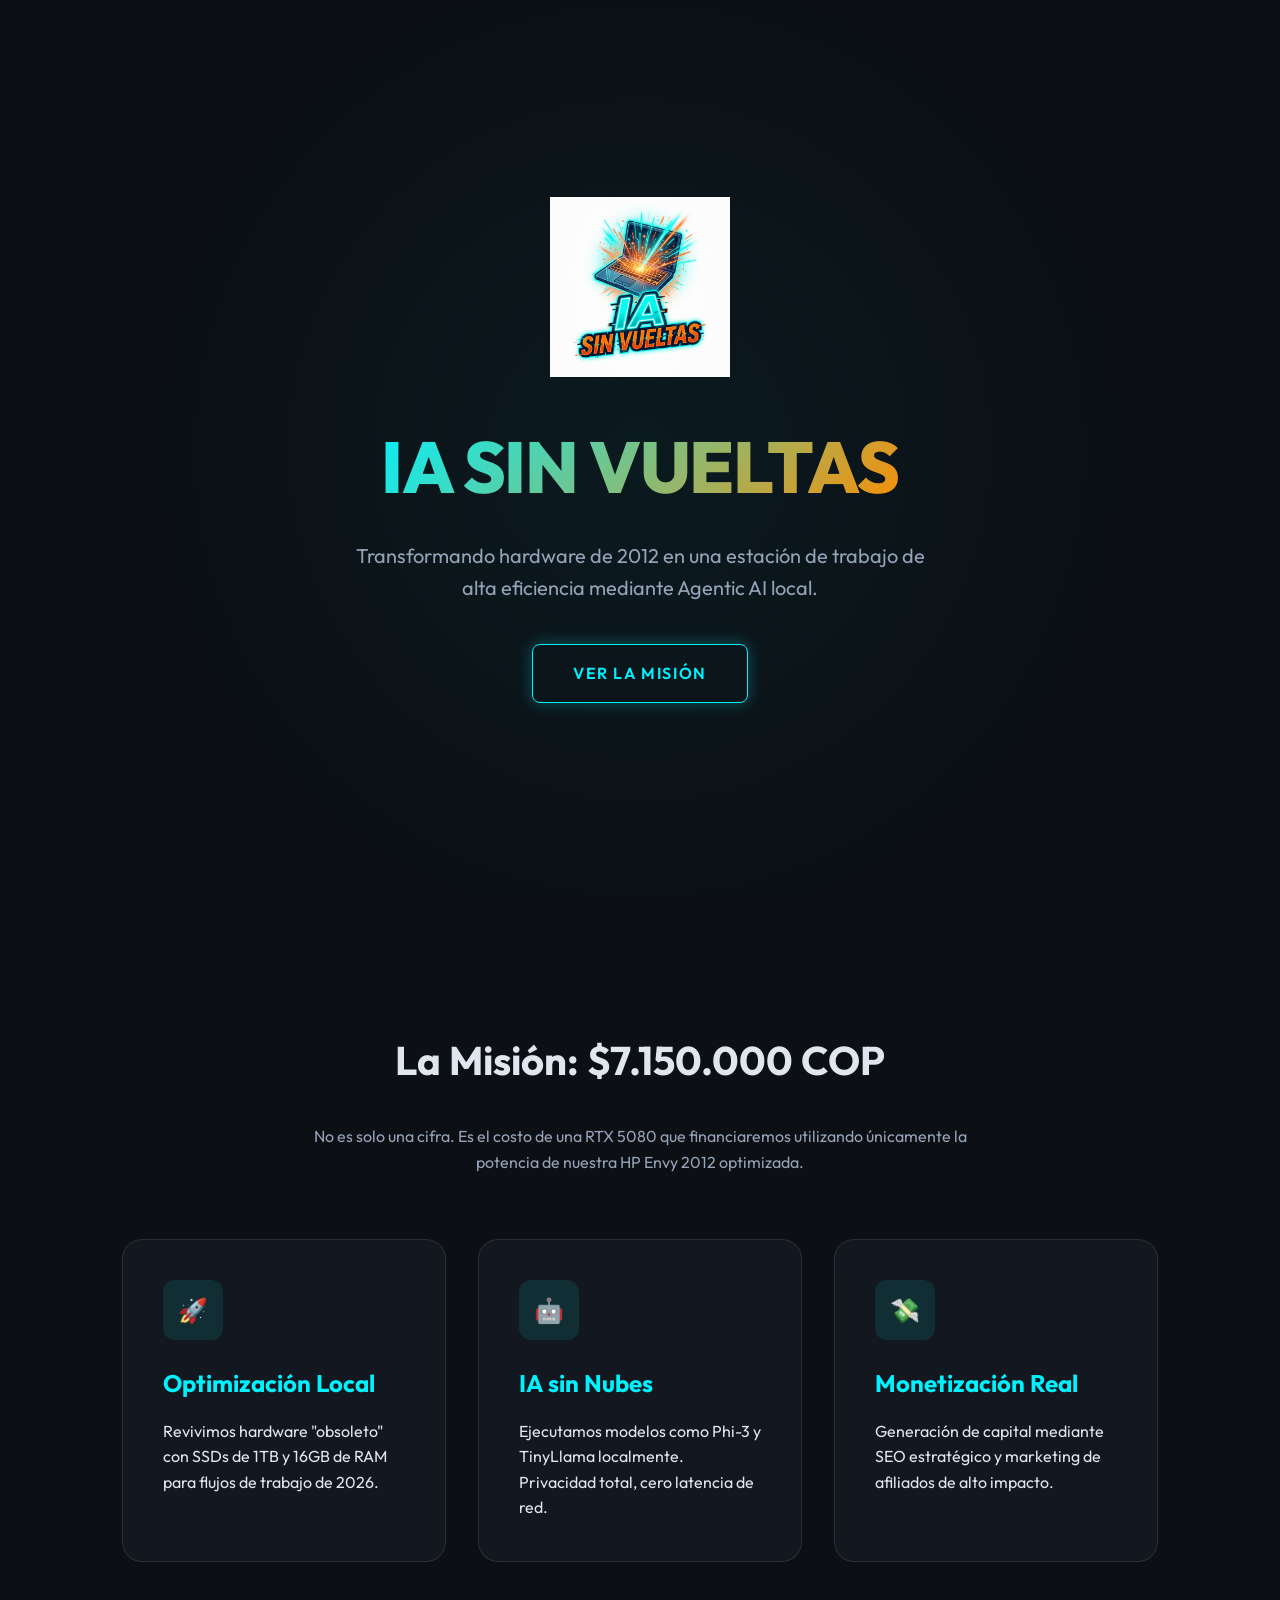
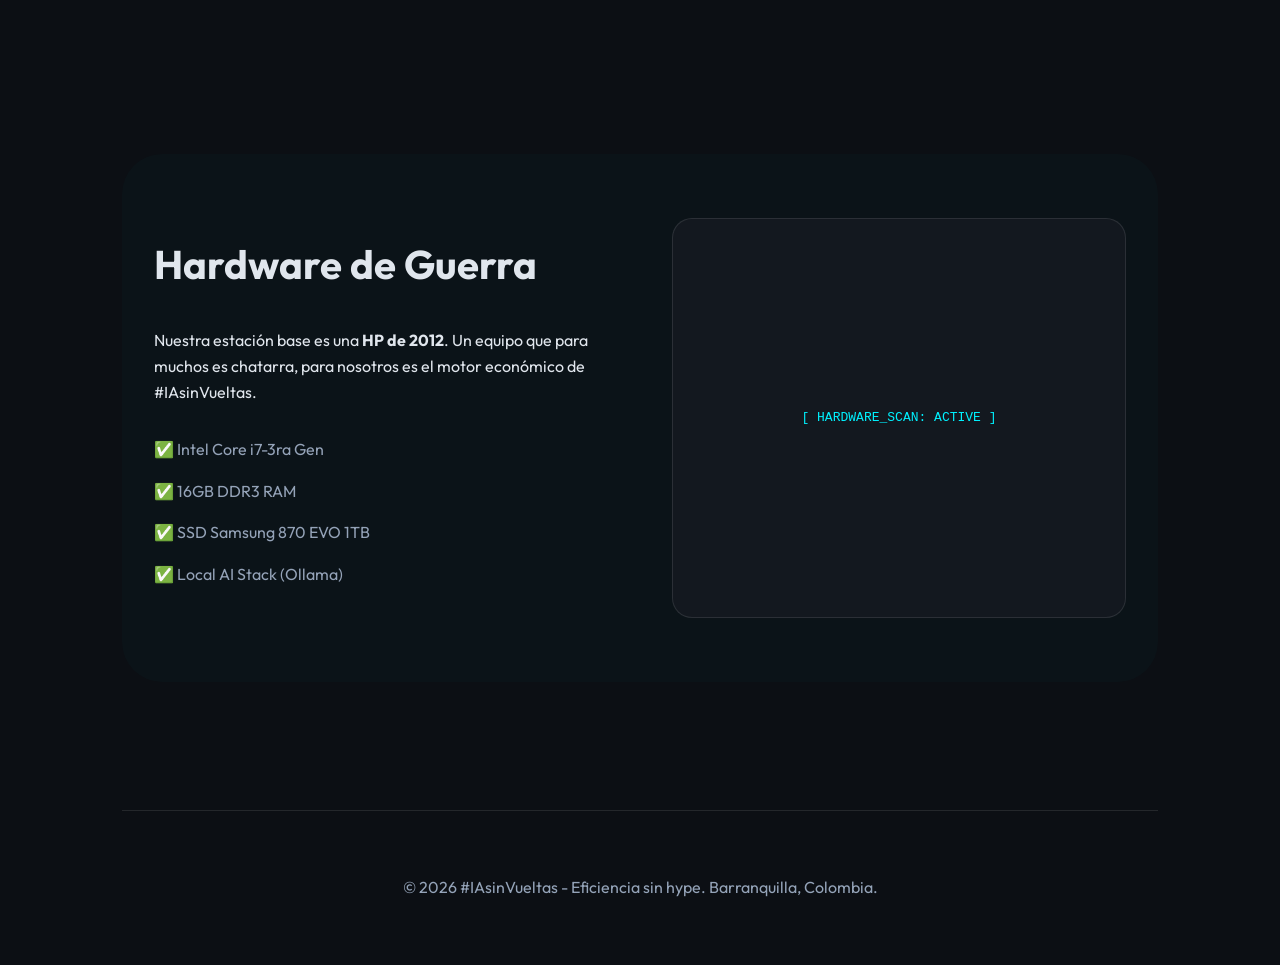
==== index.html @ c1e0c71a "deploy: 332ed5f3145108a8c7bbbcd752303ba50ec6bb56" ====
<!DOCTYPE html>
<html lang="es">
<head>
    <meta charset="UTF-8">
    <meta name="viewport" content="width=device-width, initial-scale=1.0">
    <!-- Trigger for Deploy 01 -->
    <title>IA sin vueltas | Hardware de 2012 + Inteligencia Artificial</title>
    <meta name="description" content="Descubre cómo revivir hardware antiguo de 2012 con IA local para generar ingresos. El proyecto #IAsinVueltas demuestra eficiencia funcional sin hype.">
    
    <!-- Fonts -->
    <link rel="preconnect" href="https://fonts.googleapis.com">
    <link rel="preconnect" href="https://fonts.gstatic.com" crossorigin>
    <link href="https://fonts.googleapis.com/css2?family=Outfit:wght@300;400;600;800&display=swap" rel="stylesheet">
    
    <!-- Styles -->
    <link rel="stylesheet" href="style.css">
    
    <!-- Favicon -->
    <link rel="icon" type="image/png" href="assets/logo.png">
</head>
<body>
    <div class="noise"></div>
    <div class="bg-overlay"></div>

    <div class="container">
        <header>
            <img src="assets/logo.png" alt="IA sin vueltas Logo" class="brand-logo" style="width: 180px; margin-bottom: 2rem;">
            <h1 data-text="IA SIN VUELTAS" class="glitch">IA SIN VUELTAS</h1>
            <p class="hero-sub">Transformando hardware de 2012 en una estación de trabajo de alta eficiencia mediante Agentic AI local.</p>
            <div class="cta-group">
                <a href="#mision" class="btn-primary">Ver la Misión</a>
            </div>
        </header>

        <section id="mision" style="padding: 8rem 0;">
            <div style="text-align: center; margin-bottom: 4rem;">
                <h2>La Misión: $7.150.000 COP</h2>
                <p style="color: var(--text-dim); max-width: 700px; margin: 0 auto;">No es solo una cifra. Es el costo de una RTX 5080 que financiaremos utilizando únicamente la potencia de nuestra HP Envy 2012 optimizada.</p>
            </div>

            <div class="mission-grid">
                <div class="card">
                    <div class="icon-box">🚀</div>
                    <h3>Optimización Local</h3>
                    <p>Revivimos hardware "obsoleto" con SSDs de 1TB y 16GB de RAM para flujos de trabajo de 2026.</p>
                </div>
                <div class="card">
                    <div class="icon-box">🤖</div>
                    <h3>IA sin Nubes</h3>
                    <p>Ejecutamos modelos como Phi-3 y TinyLlama localmente. Privacidad total, cero latencia de red.</p>
                </div>
                <div class="card">
                    <div class="icon-box">💸</div>
                    <h3>Monetización Real</h3>
                    <p>Generación de capital mediante SEO estratégico y marketing de afiliados de alto impacto.</p>
                </div>
            </div>
        </section>

        <section id="hardware" style="padding: 4rem 0; background: rgba(0, 242, 255, 0.02); border-radius: 40px; margin-bottom: 8rem;">
            <div class="container" style="display: flex; flex-wrap: wrap; align-items: center; gap: 4rem;">
                <div style="flex: 1; min-width: 300px;">
                    <h2>Hardware de Guerra</h2>
                    <p style="margin-bottom: 2rem;">Nuestra estación base es una <strong>HP de 2012</strong>. Un equipo que para muchos es chatarra, para nosotros es el motor económico de #IAsinVueltas.</p>
                    <ul style="list-style: none; color: var(--text-dim);">
                        <li style="margin-bottom: 1rem;">✅ Intel Core i7-3ra Gen</li>
                        <li style="margin-bottom: 1rem;">✅ 16GB DDR3 RAM</li>
                        <li style="margin-bottom: 1rem;">✅ SSD Samsung 870 EVO 1TB</li>
                        <li style="margin-bottom: 1rem;">✅ Local AI Stack (Ollama)</li>
                    </ul>
                </div>
                <div style="flex: 1; min-width: 300px; position: relative;">
                    <div style="width: 100%; height: 400px; background: var(--card-bg); border: 1px solid var(--glass-border); border-radius: 20px; display: flex; justify-content: center; align-items: center; overflow: hidden;">
                        <span style="color: var(--primary); font-family: monospace;">[ HARDWARE_SCAN: ACTIVE ]</span>
                        <!-- Aquí se podría poner una imagen del equipo -->
                    </div>
                </div>
            </div>
        </section>

        <footer style="text-align: center; padding: 4rem 0; border-top: 1px solid var(--glass-border);">
            <p style="color: var(--text-dim);">&copy; 2026 #IAsinVueltas - Eficiencia sin hype. Barranquilla, Colombia.</p>
        </footer>
    </div>

    <script src="main.js"></script>
</body>
</html>
---- style.css ----
:root {
    --bg-color: #0c0f14;
    --card-bg: rgba(23, 28, 36, 0.7);
    --primary: #00f2ff; /* Neon Turquoise */
    --secondary: #ff8c00; /* Sunset Orange */
    --text-main: #e0e6ed;
    --text-dim: #94a3b8;
    --glass-border: rgba(255, 255, 255, 0.1);
    --neon-shadow: 0 0 15px rgba(0, 242, 255, 0.3);
    --font-family: 'Outfit', sans-serif;
}

* {
    margin: 0;
    padding: 0;
    box-sizing: border-box;
}

body {
    background-color: var(--bg-color);
    color: var(--text-main);
    font-family: var(--font-family);
    line-height: 1.6;
    overflow-x: hidden;
}

/* Background Effect */
.bg-overlay {
    position: fixed;
    top: 0;
    left: 0;
    width: 100%;
    height: 100%;
    background: radial-gradient(circle at 50% 50%, rgba(0, 242, 255, 0.05) 0%, transparent 70%);
    z-index: -1;
}

.noise {
    position: fixed;
    top: 0;
    left: 0;
    width: 100%;
    height: 100%;
    background: url('https://grainy-gradients.vercel.app/noise.svg');
    opacity: 0.03;
    pointer-events: none;
    z-index: 100;
}

/* Header & Container */
.container {
    max-width: 1100px;
    margin: 0 auto;
    padding: 0 2rem;
}

header {
    height: 100vh;
    display: flex;
    flex-direction: column;
    justify-content: center;
    align-items: center;
    text-align: center;
    position: relative;
}

/* Typography */
h1 {
    font-size: 4.5rem;
    font-weight: 800;
    letter-spacing: -0.02em;
    background: linear-gradient(135deg, var(--primary), var(--secondary));
    background-clip: text;
    -webkit-background-clip: text;
    -webkit-text-fill-color: transparent;
    margin-bottom: 1rem;
    animation: fadeInScale 1s ease-out;
}

h2 {
    font-size: 2.5rem;
    margin-bottom: 2rem;
    color: var(--text-main);
}

.hero-sub {
    font-size: 1.25rem;
    color: var(--text-dim);
    max-width: 600px;
    margin-bottom: 2.5rem;
}

/* Glitch Effect */
.glitch {
    position: relative;
}

.glitch::after {
    content: attr(data-text);
    position: absolute;
    left: 2px;
    text-shadow: -1px 0 var(--secondary);
    top: 0;
    color: var(--text-main);
    background: var(--bg-color);
    overflow: hidden;
    clip: rect(0, 900px, 0, 0);
    animation: noise-anim 2s infinite linear alternate-reverse;
}

/* Buttons */
.btn-primary {
    display: inline-block;
    padding: 1rem 2.5rem;
    background: transparent;
    border: 1px solid var(--primary);
    color: var(--primary);
    text-decoration: none;
    font-weight: 600;
    border-radius: 8px;
    transition: all 0.3s ease;
    box-shadow: var(--neon-shadow);
    text-transform: uppercase;
    letter-spacing: 0.1em;
}

.btn-primary:hover {
    background: var(--primary);
    color: var(--bg-color);
    box-shadow: 0 0 30px var(--primary);
    transform: translateY(-2px);
}

/* Grid & Cards */
.mission-grid {
    display: grid;
    grid-template-columns: repeat(auto-fit, minmax(300px, 1fr));
    gap: 2rem;
    margin: 4rem 0;
}

.card {
    background: var(--card-bg);
    backdrop-filter: blur(12px);
    border: 1px solid var(--glass-border);
    padding: 2.5rem;
    border-radius: 20px;
    transition: transform 0.3s ease, border-color 0.3s ease;
}

.card:hover {
    transform: translateY(-10px);
    border-color: var(--primary);
}

.card h3 {
    color: var(--primary);
    margin-bottom: 1rem;
    font-size: 1.5rem;
}

/* Hardware Icons (Simple shapes for speed) */
.icon-box {
    width: 60px;
    height: 60px;
    background: rgba(0, 242, 255, 0.1);
    border-radius: 12px;
    display: flex;
    justify-content: center;
    align-items: center;
    margin-bottom: 1.5rem;
    font-size: 1.5rem;
}

/* Animations */
@keyframes fadeInScale {
    from { opacity: 0; transform: scale(0.9); }
    to { opacity: 1; transform: scale(1); }
}

@keyframes noise-anim {
  0% { clip: rect(10px, 9999px, 80px, 0); }
  20% { clip: rect(30px, 9999px, 20px, 0); }
  /* ... more steps ... */
  100% { clip: rect(80px, 9999px, 40px, 0); }
}

/* Mobile Responsive */
@media (max-width: 768px) {
    h1 { font-size: 3rem; }
    .hero-sub { font-size: 1rem; }
    header { height: auto; padding: 6rem 0; }
}
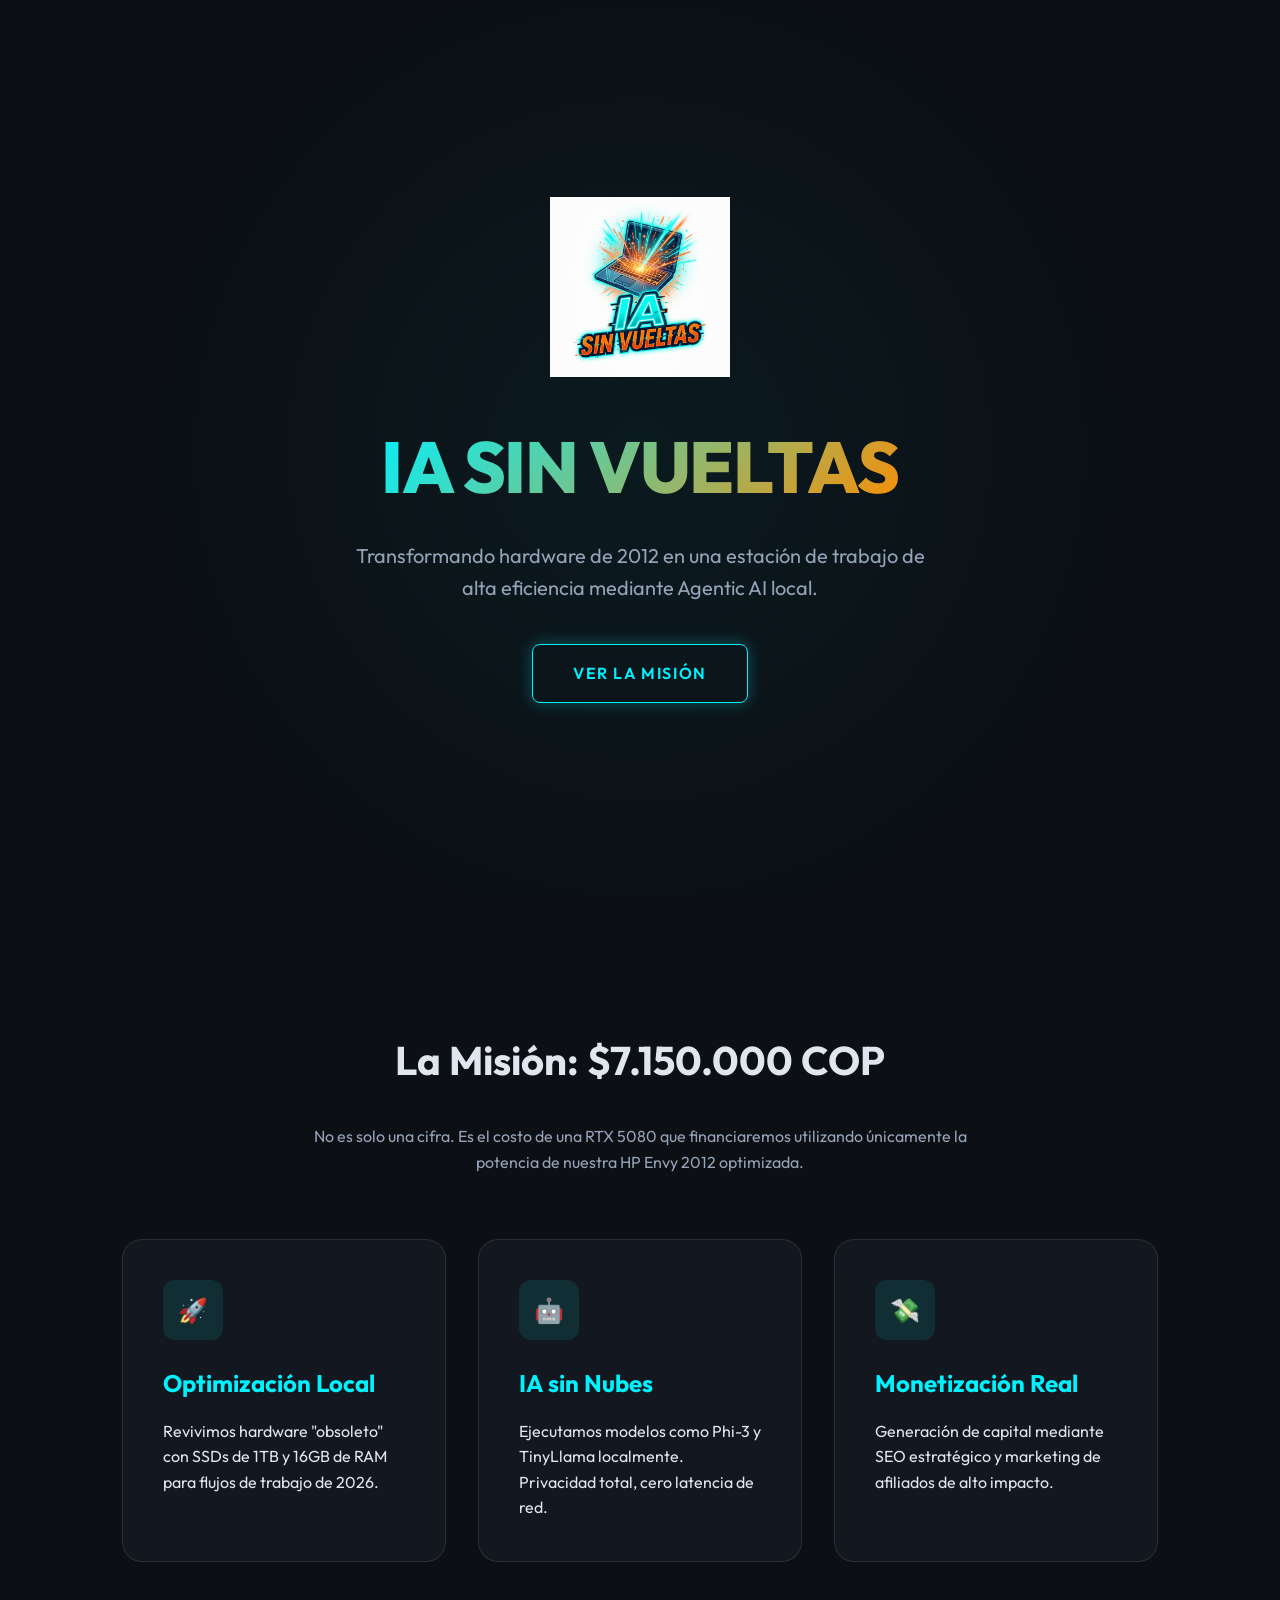
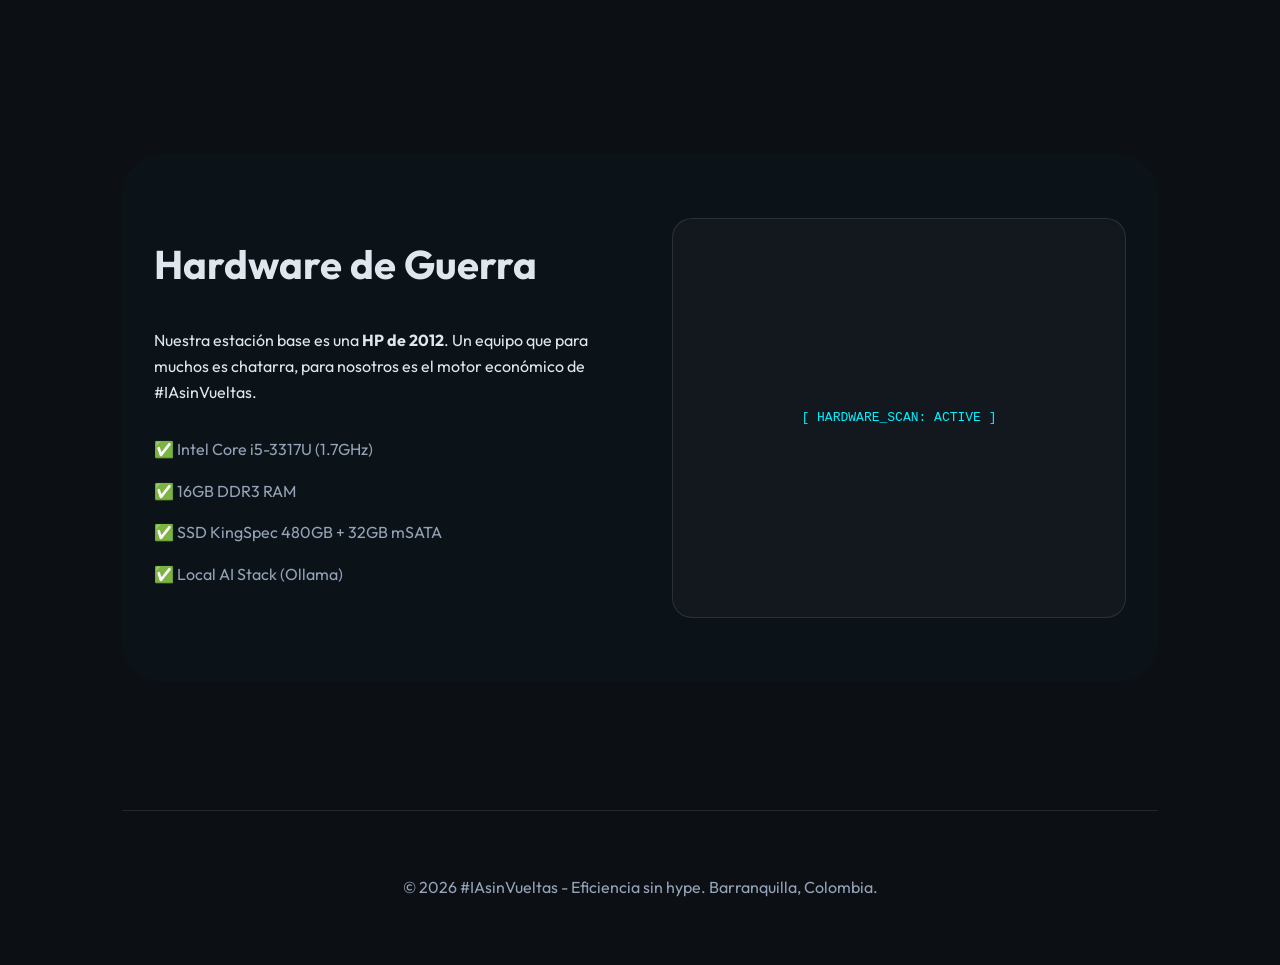
==== commit 4d3bc72e: "deploy: caf6aef1bbbf58088764a592101b5b3f7df6c459" ====
--- a/index.html
+++ b/index.html
@@ -63,9 +63,9 @@
                     <h2>Hardware de Guerra</h2>
                     <p style="margin-bottom: 2rem;">Nuestra estación base es una <strong>HP de 2012</strong>. Un equipo que para muchos es chatarra, para nosotros es el motor económico de #IAsinVueltas.</p>
                     <ul style="list-style: none; color: var(--text-dim);">
-                        <li style="margin-bottom: 1rem;">✅ Intel Core i7-3ra Gen</li>
+                        <li style="margin-bottom: 1rem;">✅ Intel Core i5-3317U (1.7GHz)</li>
                         <li style="margin-bottom: 1rem;">✅ 16GB DDR3 RAM</li>
-                        <li style="margin-bottom: 1rem;">✅ SSD Samsung 870 EVO 1TB</li>
+                        <li style="margin-bottom: 1rem;">✅ SSD KingSpec 480GB + 32GB mSATA</li>
                         <li style="margin-bottom: 1rem;">✅ Local AI Stack (Ollama)</li>
                     </ul>
                 </div>
